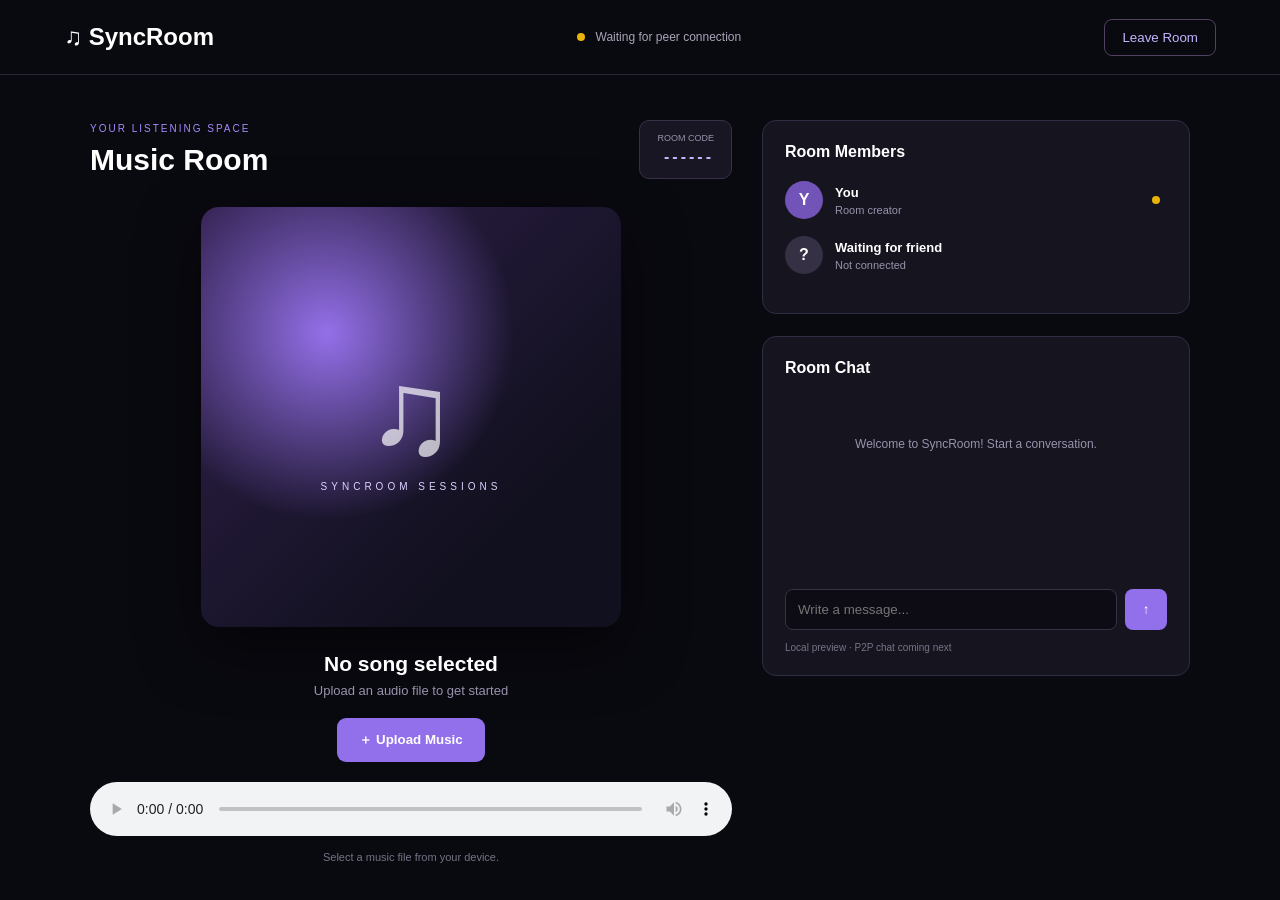
==== submissions/syncroom-team/room.html @ f51f2f65 "Add initial SyncRoom application" ====
<!DOCTYPE html>
<html lang="en">
<head>
    <meta charset="UTF-8">
    <meta name="viewport" content="width=device-width, initial-scale=1.0">
    <title>SyncRoom | Music Room</title>
    <link rel="stylesheet" href="css/room.css">
</head>
<body>

<header class="topbar">
    <a href="index.html" class="logo">♫ SyncRoom</a>
    <div class="connection">
        <span class="dot"></span>
        Waiting for peer connection
    </div>
    <button class="leave-btn" id="leaveRoom">Leave Room</button>
</header>

<main class="layout">

    <section class="player-section">

        <div class="room-heading">
            <div>
                <p class="eyebrow">YOUR LISTENING SPACE</p>
                <h1>Music Room</h1>
            </div>
            <div class="room-code">
                <small>ROOM CODE</small>
                <strong id="displayRoomCode">------</strong>
            </div>
        </div>

        <div class="album-art">
            <div class="album-symbol">♫</div>
            <div class="album-caption">SYNCROOM SESSIONS</div>
        </div>

        <div class="song-info">
            <h2 id="songTitle">No song selected</h2>
            <p id="songArtist">Upload an audio file to get started</p>
        </div>

        <input type="file" id="audioUpload" accept="audio/*" hidden>

        <button class="upload-btn" id="uploadButton">
            ＋ Upload Music
        </button>

        <audio id="audioPlayer" controls></audio>

        <div class="player-note">
            Select a music file from your device.
        </div>

    </section>

    <aside class="sidebar">

        <section class="panel">
            <h3>Room Members</h3>
            <div class="member">
                <div class="avatar">Y</div>
                <div>
                    <strong id="memberName">You</strong>
                    <small>Room creator</small>
                </div>
                <span class="online-dot"></span>
            </div>
            <div class="member">
                <div class="avatar friend-avatar">?</div>
                <div>
                    <strong>Waiting for friend</strong>
                    <small>Not connected</small>
                </div>
            </div>
        </section>

        <section class="panel chat-panel">
            <h3>Room Chat</h3>

            <div class="chat-messages" id="chatMessages">
                <p class="welcome-message">
                    Welcome to SyncRoom! Start a conversation.
                </p>
            </div>

            <form id="chatForm" class="chat-form">
                <input
                    type="text"
                    id="chatInput"
                    placeholder="Write a message..."
                    autocomplete="off"
                >
                <button type="submit">↑</button>
            </form>

            <small class="chat-note">
                Local preview · P2P chat coming next
            </small>
        </section>

    </aside>

</main>

<script src="js/room.js"></script>
</body>
</html>
---- submissions/syncroom-team/css/room.css ----
* {
    margin: 0;
    padding: 0;
    box-sizing: border-box;
}

body {
    background: #090910;
    color: white;
    font-family: 'DM Sans', Arial, sans-serif;
    min-height: 100vh;
}

.topbar {
    height: 75px;
    padding: 0 5%;
    border-bottom: 1px solid #292638;
    display: flex;
    align-items: center;
    justify-content: space-between;
}

.logo {
    color: white;
    text-decoration: none;
    font-size: 24px;
    font-weight: bold;
}

.connection {
    color: #aaa5b8;
    font-size: 12px;
}

.dot, .online-dot {
    display: inline-block;
    width: 8px;
    height: 8px;
    background: #eab308;
    border-radius: 50%;
    margin-right: 7px;
}

.leave-btn {
    padding: 10px 17px;
    border: 1px solid #51405f;
    background: transparent;
    color: #c4b5fd;
    border-radius: 8px;
    cursor: pointer;
}

.layout {
    max-width: 1150px;
    margin: 45px auto;
    padding: 0 25px;
    display: grid;
    grid-template-columns: 1.5fr 1fr;
    gap: 30px;
}

.room-heading {
    display: flex;
    justify-content: space-between;
    align-items: center;
    margin-bottom: 28px;
}

.eyebrow {
    color: #a78bfa;
    font-size: 10px;
    letter-spacing: 2px;
    margin-bottom: 9px;
}

h1 {
    font-size: 30px;
}

.room-code {
    text-align: right;
    background: #191624;
    border: 1px solid #383047;
    padding: 12px 17px;
    border-radius: 10px;
}

.room-code small {
    display: block;
    color: #9992ac;
    font-size: 9px;
    margin-bottom: 5px;
}

.room-code strong {
    color: #c4b5fd;
    letter-spacing: 3px;
}

.album-art {
    width: 100%;
    max-width: 420px;
    aspect-ratio: 1;
    margin: auto;
    border-radius: 18px;
    background:
        radial-gradient(circle at 30% 30%, #9470e9, transparent 45%),
        linear-gradient(135deg, #30204c, #11101e 75%);
    display: flex;
    flex-direction: column;
    align-items: center;
    justify-content: center;
    box-shadow: 0 20px 60px #0008;
}

.album-symbol {
    font-size: 120px;
    color: #ffffffb0;
}

.album-caption {
    font-size: 10px;
    letter-spacing: 4px;
    color: #ddd2ff;
}

.song-info {
    text-align: center;
    margin: 25px 0 15px;
}

.song-info h2 {
    font-size: 21px;
}

.song-info p {
    color: #9992ac;
    font-size: 13px;
    margin-top: 7px;
}

.upload-btn {
    display: block;
    margin: 20px auto;
    padding: 13px 22px;
    background: #9270ec;
    color: white;
    border: none;
    border-radius: 9px;
    cursor: pointer;
    font-weight: bold;
}

#audioPlayer {
    display: block;
    width: 100%;
    margin: 15px auto;
}

.player-note {
    text-align: center;
    color: #777386;
    font-size: 11px;
}

.sidebar {
    display: flex;
    flex-direction: column;
    gap: 22px;
}

.panel {
    background: #15141f;
    border: 1px solid #302c43;
    border-radius: 14px;
    padding: 22px;
}

.panel h3 {
    font-size: 16px;
    margin-bottom: 20px;
}

.member {
    display: flex;
    align-items: center;
    gap: 12px;
    margin: 17px 0;
}

.member strong, .member small {
    display: block;
}

.member strong {
    font-size: 13px;
}

.member small {
    color: #9992ac;
    font-size: 11px;
    margin-top: 4px;
}

.avatar {
    width: 38px;
    height: 38px;
    display: grid;
    place-items: center;
    border-radius: 50%;
    background: #7254b8;
    font-weight: bold;
}

.friend-avatar {
    background: #353044;
}

.member .online-dot {
    margin-left: auto;
    background: #eab308;
}

.chat-panel {
    min-height: 340px;
    display: flex;
    flex-direction: column;
}

.chat-messages {
    flex: 1;
    min-height: 180px;
    max-height: 280px;
    overflow-y: auto;
}

.welcome-message {
    color: #9992ac;
    font-size: 12px;
    text-align: center;
    margin-top: 40px;
}

.chat-message {
    background: #262136;
    border-radius: 9px;
    padding: 10px;
    margin-bottom: 10px;
    font-size: 13px;
    overflow-wrap: anywhere;
}

.chat-message strong {
    color: #c4b5fd;
    display: block;
    margin-bottom: 5px;
}

.chat-form {
    display: flex;
    gap: 8px;
}

.chat-form input {
    flex: 1;
    min-width: 0;
    padding: 12px;
    background: #0d0c15;
    color: white;
    border: 1px solid #363247;
    border-radius: 8px;
    outline: none;
}

.chat-form button {
    width: 42px;
    border: none;
    border-radius: 8px;
    background: #9270ec;
    color: white;
    cursor: pointer;
}

.chat-note {
    color: #777386;
    margin-top: 12px;
    font-size: 10px;
}

@media(max-width: 750px) {
    .layout {
        grid-template-columns: 1fr;
    }

    .topbar {
        padding: 0 15px;
    }

    .connection {
        font-size: 10px;
    }
}
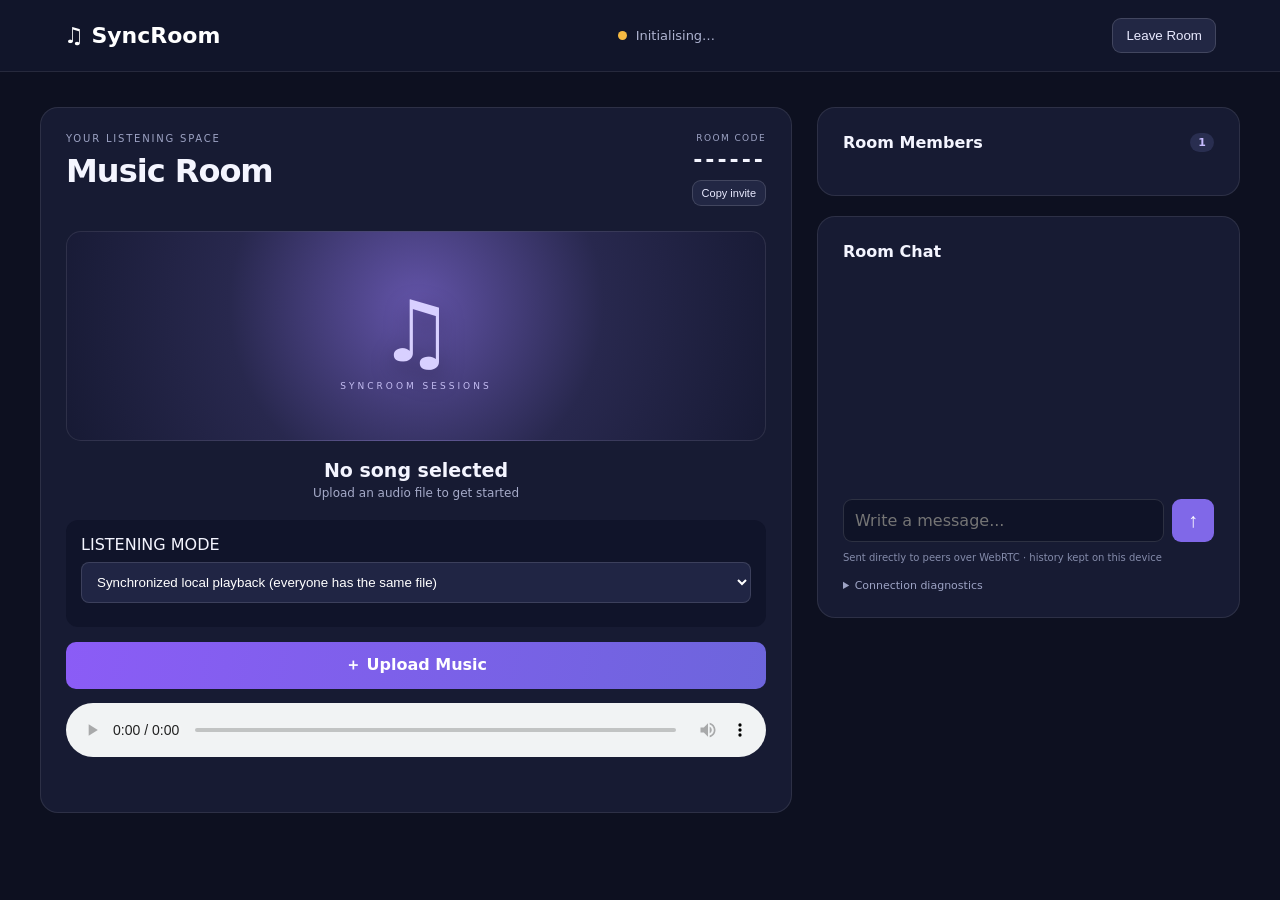
==== commit 82026a31: "Improve SyncRoom UI and implement P2P functionality" ====
--- a/submissions/syncroom-team/room.html
+++ b/submissions/syncroom-team/room.html
@@ -1,19 +1,18 @@
-
 <!DOCTYPE html>
 <html lang="en">
 <head>
     <meta charset="UTF-8">
     <meta name="viewport" content="width=device-width, initial-scale=1.0">
     <title>SyncRoom | Music Room</title>
-    <link rel="stylesheet" href="css/room.css">
+    <link rel="stylesheet" href="./css/room.css">
 </head>
 <body>
 
 <header class="topbar">
-    <a href="index.html" class="logo">♫ SyncRoom</a>
-    <div class="connection">
+    <a href="./index.html" class="logo">♫ SyncRoom</a>
+    <div class="connection" id="connectionStatus" aria-live="polite">
         <span class="dot"></span>
-        Waiting for peer connection
+        <span id="connectionText">Initialising…</span>
     </div>
     <button class="leave-btn" id="leaveRoom">Leave Room</button>
 </header>
@@ -26,10 +25,12 @@
             <div>
                 <p class="eyebrow">YOUR LISTENING SPACE</p>
                 <h1>Music Room</h1>
+                <p class="subtle" id="welcomeText"></p>
             </div>
             <div class="room-code">
                 <small>ROOM CODE</small>
                 <strong id="displayRoomCode">------</strong>
+                <button class="copy-btn" id="copyRoomCode" type="button">Copy invite</button>
             </div>
         </div>
 
@@ -43,69 +44,66 @@
             <p id="songArtist">Upload an audio file to get started</p>
         </div>
 
+        <div class="mode-picker">
+            <label for="playbackMode">LISTENING MODE</label>
+            <select id="playbackMode">
+                <option value="sync">Synchronized local playback (everyone has the same file)</option>
+                <option value="stream">Host streams audio live to everyone</option>
+            </select>
+            <p class="hint" id="playerNote"></p>
+        </div>
+
         <input type="file" id="audioUpload" accept="audio/*" hidden>
-
-        <button class="upload-btn" id="uploadButton">
-            ＋ Upload Music
-        </button>
+        <button class="upload-btn" id="uploadButton" type="button">＋ Upload Music</button>
 
         <audio id="audioPlayer" controls></audio>
 
-        <div class="player-note">
-            Select a music file from your device.
+        <div class="remote-audio-wrap" id="remoteAudioWrap" hidden>
+            <strong>Incoming audio from the host</strong>
+            <div id="remoteAudioList"></div>
         </div>
+
+        <button class="enable-btn" id="enableAudio" type="button" hidden>▶ Enable audio</button>
+        <p class="status-line" id="mediaStatus"></p>
 
     </section>
 
     <aside class="sidebar">
 
         <section class="panel">
-            <h3>Room Members</h3>
-            <div class="member">
-                <div class="avatar">Y</div>
-                <div>
-                    <strong id="memberName">You</strong>
-                    <small>Room creator</small>
-                </div>
-                <span class="online-dot"></span>
-            </div>
-            <div class="member">
-                <div class="avatar friend-avatar">?</div>
-                <div>
-                    <strong>Waiting for friend</strong>
-                    <small>Not connected</small>
-                </div>
-            </div>
+            <h3>Room Members <span class="count" id="memberCount">1</span></h3>
+            <div id="membersList"></div>
         </section>
 
         <section class="panel chat-panel">
             <h3>Room Chat</h3>
-
-            <div class="chat-messages" id="chatMessages">
-                <p class="welcome-message">
-                    Welcome to SyncRoom! Start a conversation.
-                </p>
-            </div>
-
+            <div class="chat-messages" id="chatMessages"></div>
             <form id="chatForm" class="chat-form">
-                <input
-                    type="text"
-                    id="chatInput"
-                    placeholder="Write a message..."
-                    autocomplete="off"
-                >
-                <button type="submit">↑</button>
+                <input type="text" id="chatInput" placeholder="Write a message..." autocomplete="off" maxlength="500" aria-label="Message">
+                <button type="submit" aria-label="Send">↑</button>
             </form>
-
-            <small class="chat-note">
-                Local preview · P2P chat coming next
-            </small>
+            <small class="chat-note">Sent directly to peers over WebRTC · history kept on this device</small>
+            <details class="diag">
+                <summary>Connection diagnostics</summary>
+                <ul id="diagLog"></ul>
+            </details>
         </section>
 
     </aside>
 
 </main>
 
-<script src="js/room.js"></script>
+<!-- Shown only when someone opens a shared room link without having chosen a name -->
+<div class="name-overlay" id="namePrompt" hidden>
+    <form class="name-card" id="nameForm">
+        <h2>Join this room</h2>
+        <p class="subtle">Pick a display name. It is just a label, not a verified identity.</p>
+        <input id="nameInput" maxlength="20" placeholder="Your name" autocomplete="nickname" required>
+        <button class="upload-btn" type="submit">Join</button>
+    </form>
+</div>
+
+<!-- type="module" is required because room.js uses `import` -->
+<script type="module" src="./js/room.js"></script>
 </body>
-</html>
+</html>
--- a/submissions/syncroom-team/css/room.css
+++ b/submissions/syncroom-team/css/room.css
@@ -1,303 +1,18 @@
-
-* {
-    margin: 0;
-    padding: 0;
-    box-sizing: border-box;
-}
-
-body {
-    background: #090910;
-    color: white;
-    font-family: 'DM Sans', Arial, sans-serif;
-    min-height: 100vh;
-}
-
-.topbar {
-    height: 75px;
-    padding: 0 5%;
-    border-bottom: 1px solid #292638;
-    display: flex;
-    align-items: center;
-    justify-content: space-between;
-}
-
-.logo {
-    color: white;
-    text-decoration: none;
-    font-size: 24px;
-    font-weight: bold;
-}
-
-.connection {
-    color: #aaa5b8;
-    font-size: 12px;
-}
-
-.dot, .online-dot {
-    display: inline-block;
-    width: 8px;
-    height: 8px;
-    background: #eab308;
-    border-radius: 50%;
-    margin-right: 7px;
-}
-
-.leave-btn {
-    padding: 10px 17px;
-    border: 1px solid #51405f;
-    background: transparent;
-    color: #c4b5fd;
-    border-radius: 8px;
-    cursor: pointer;
-}
-
-.layout {
-    max-width: 1150px;
-    margin: 45px auto;
-    padding: 0 25px;
-    display: grid;
-    grid-template-columns: 1.5fr 1fr;
-    gap: 30px;
-}
-
-.room-heading {
-    display: flex;
-    justify-content: space-between;
-    align-items: center;
-    margin-bottom: 28px;
-}
-
-.eyebrow {
-    color: #a78bfa;
-    font-size: 10px;
-    letter-spacing: 2px;
-    margin-bottom: 9px;
-}
-
-h1 {
-    font-size: 30px;
-}
-
-.room-code {
-    text-align: right;
-    background: #191624;
-    border: 1px solid #383047;
-    padding: 12px 17px;
-    border-radius: 10px;
-}
-
-.room-code small {
-    display: block;
-    color: #9992ac;
-    font-size: 9px;
-    margin-bottom: 5px;
-}
-
-.room-code strong {
-    color: #c4b5fd;
-    letter-spacing: 3px;
-}
-
-.album-art {
-    width: 100%;
-    max-width: 420px;
-    aspect-ratio: 1;
-    margin: auto;
-    border-radius: 18px;
-    background:
-        radial-gradient(circle at 30% 30%, #9470e9, transparent 45%),
-        linear-gradient(135deg, #30204c, #11101e 75%);
-    display: flex;
-    flex-direction: column;
-    align-items: center;
-    justify-content: center;
-    box-shadow: 0 20px 60px #0008;
-}
-
-.album-symbol {
-    font-size: 120px;
-    color: #ffffffb0;
-}
-
-.album-caption {
-    font-size: 10px;
-    letter-spacing: 4px;
-    color: #ddd2ff;
-}
-
-.song-info {
-    text-align: center;
-    margin: 25px 0 15px;
-}
-
-.song-info h2 {
-    font-size: 21px;
-}
-
-.song-info p {
-    color: #9992ac;
-    font-size: 13px;
-    margin-top: 7px;
-}
-
-.upload-btn {
-    display: block;
-    margin: 20px auto;
-    padding: 13px 22px;
-    background: #9270ec;
-    color: white;
-    border: none;
-    border-radius: 9px;
-    cursor: pointer;
-    font-weight: bold;
-}
-
-#audioPlayer {
-    display: block;
-    width: 100%;
-    margin: 15px auto;
-}
-
-.player-note {
-    text-align: center;
-    color: #777386;
-    font-size: 11px;
-}
-
-.sidebar {
-    display: flex;
-    flex-direction: column;
-    gap: 22px;
-}
-
-.panel {
-    background: #15141f;
-    border: 1px solid #302c43;
-    border-radius: 14px;
-    padding: 22px;
-}
-
-.panel h3 {
-    font-size: 16px;
-    margin-bottom: 20px;
-}
-
-.member {
-    display: flex;
-    align-items: center;
-    gap: 12px;
-    margin: 17px 0;
-}
-
-.member strong, .member small {
-    display: block;
-}
-
-.member strong {
-    font-size: 13px;
-}
-
-.member small {
-    color: #9992ac;
-    font-size: 11px;
-    margin-top: 4px;
-}
-
-.avatar {
-    width: 38px;
-    height: 38px;
-    display: grid;
-    place-items: center;
-    border-radius: 50%;
-    background: #7254b8;
-    font-weight: bold;
-}
-
-.friend-avatar {
-    background: #353044;
-}
-
-.member .online-dot {
-    margin-left: auto;
-    background: #eab308;
-}
-
-.chat-panel {
-    min-height: 340px;
-    display: flex;
-    flex-direction: column;
-}
-
-.chat-messages {
-    flex: 1;
-    min-height: 180px;
-    max-height: 280px;
-    overflow-y: auto;
-}
-
-.welcome-message {
-    color: #9992ac;
-    font-size: 12px;
-    text-align: center;
-    margin-top: 40px;
-}
-
-.chat-message {
-    background: #262136;
-    border-radius: 9px;
-    padding: 10px;
-    margin-bottom: 10px;
-    font-size: 13px;
-    overflow-wrap: anywhere;
-}
-
-.chat-message strong {
-    color: #c4b5fd;
-    display: block;
-    margin-bottom: 5px;
-}
-
-.chat-form {
-    display: flex;
-    gap: 8px;
-}
-
-.chat-form input {
-    flex: 1;
-    min-width: 0;
-    padding: 12px;
-    background: #0d0c15;
-    color: white;
-    border: 1px solid #363247;
-    border-radius: 8px;
-    outline: none;
-}
-
-.chat-form button {
-    width: 42px;
-    border: none;
-    border-radius: 8px;
-    background: #9270ec;
-    color: white;
-    cursor: pointer;
-}
-
-.chat-note {
-    color: #777386;
-    margin-top: 12px;
-    font-size: 10px;
-}
-
-@media(max-width: 750px) {
-    .layout {
-        grid-template-columns: 1fr;
-    }
-
-    .topbar {
-        padding: 0 15px;
-    }
-
-    .connection {
-        font-size: 10px;
-    }
-}
+*{box-sizing:border-box}body{margin:0;background:#0d1020;color:#f4f5ff;font-family:Inter,system-ui,-apple-system,BlinkMacSystemFont,"Segoe UI",sans-serif}.topbar{min-height:72px;padding:12px clamp(16px,5vw,65px);display:flex;align-items:center;justify-content:space-between;gap:16px;background:#11152a;border-bottom:1px solid #ffffff16}.logo{font-size:22px;font-weight:800;text-decoration:none;color:#fff}.connection{display:flex;align-items:center;gap:9px;color:#aeb3d0;font-size:13px}.dot{background:#f5b942}.connection.connected .dot{background:#42d6a4}.leave-btn,.copy-btn{border:1px solid #ffffff25;background:#222744;color:#e9eaff;padding:9px 13px;border-radius:9px;cursor:pointer}.layout{width:min(1200px,94%);margin:35px auto;display:grid;grid-template-columns:minmax(0,1.6fr) minmax(280px,.9fr);gap:25px}.player-section,.panel{background:#171b33;border:1px solid #ffffff18;border-radius:18px;padding:25px}.room-heading{display:flex;align-items:flex-start;justify-content:space-between;gap:15px}.eyebrow{font-size:10px;letter-spacing:1.8px;color:#9da3c4;margin:0 0 8px}.room-heading h1{font-size:32px;margin:0;letter-spacing:-1px}.subtle,.hint{color:#9da3c4;font-size:12px;line-height:1.5}.room-code{text-align:right}.room-code small{display:block;color:#9da3c4;font-size:9px;letter-spacing:1.4px}.room-code strong{display:block;font-size:22px;letter-spacing:3px;margin:4px 0 8px}.copy-btn{font-size:11px;padding:6px 9px}.album-art{height:210px;margin:25px 0 18px;border-radius:15px;display:grid;place-content:center;text-align:center;background:radial-gradient(circle at 50% 35%,#6354a9,#28284e 50%,#171a34);border:1px solid #ffffff18}.album-symbol{font-size:85px;color:#d8d0ff;text-shadow:0 8px 25px #0006}.album-caption{font-size:9px;letter-spacing:3px;color:#c4bdf2}.song-info{text-align:center;margin-bottom:20px}.song-info h2{font-size:19px;margin:0 0 5px;overflow-wrap:anywhere}.song-info p{margin:0;color:#a5aac8;font-size:12px}.mode-picker{background:#10142a;padding:15px;border-radius:12px;margin:15px 0}.mode-picker select{display:block;width:100%;background:#202544;color:#fff;border:1px solid #ffffff20;padding:11px;border-radius:8px;margin-top:8px}.mode-picker .hint{margin-bottom:0}.upload-btn{margin:0 0 14px}audio{width:100%;accent-color:#9b82ff}.player-note{color:#aab0ce;font-size:12px;margin-top:12px}.remote-audio-wrap{margin-top:18px;padding:14px;background:#10142a;border-radius:12px}.remote-audio{display:block;margin:10px 0}.sidebar{display:flex;flex-direction:column;gap:20px}.panel h3{font-size:16px;margin:0 0 18px;display:flex;justify-content:space-between}.count{background:#292e50;color:#c7bcff;padding:3px 8px;border-radius:20px;font-size:11px}.member{display:flex;align-items:center;gap:12px;padding:10px 0;border-bottom:1px solid #ffffff10}.member:last-child{border-bottom:0}.avatar{width:37px;height:37px;border-radius:50%;display:grid;place-items:center;background:#6c5acb;font-weight:800}.friend-avatar{background:#287c78}.member strong,.member small{display:block}.member strong{font-size:13px}.member small{font-size:10px;color:#969dbd;margin-top:3px}.online-dot{width:8px;height:8px;border-radius:50%;background:#42d6a4;margin-left:auto}.chat-panel{min-height:330px;display:flex;flex-direction:column}.chat-messages{height:220px;overflow:auto;display:flex;flex-direction:column;gap:10px;padding:5px 0 12px}.welcome-message{color:#9da3c4;font-size:12px;text-align:center;margin:auto}.chat-message{max-width:90%;background:#242a49;border-radius:12px;padding:9px 12px;align-self:flex-start}.chat-message.own{align-self:flex-end;background:#51458e}.chat-message strong{font-size:10px;color:#d1c8ff}.chat-message p{font-size:13px;margin:4px 0 0;overflow-wrap:anywhere}.chat-form{display:flex;gap:8px;margin-top:auto}.chat-form input{min-width:0;flex:1;background:#0f1327;border:1px solid #ffffff20;border-radius:9px;padding:11px;color:white;font:inherit}.chat-form button{width:42px;border:0;border-radius:9px;background:#8068e8;color:white;font-size:20px;cursor:pointer}.chat-note{font-size:10px;color:#858cab;margin-top:10px}.hint{margin-top:9px} [hidden]{display:none!important}@media(max-width:800px){.layout{grid-template-columns:1fr;margin:20px auto}.topbar{flex-wrap:wrap}.connection{order:3;width:100%}.player-section,.panel{padding:19px}}@media(max-width:480px){.room-heading{flex-direction:column}.room-code{text-align:left}.room-heading h1{font-size:27px}.album-art{height:170px}}
+/* ---- Added for P2P status, diagnostics, name prompt, audio controls ---- */
+.connection.error .dot{background:#f87171}
+.connection .dot{width:9px;height:9px;border-radius:50%;display:inline-block}
+.status-line{color:#aab0ce;font-size:12px;margin:10px 0 0;min-height:16px;overflow-wrap:anywhere}
+.status-line.warn{color:#fbbf24}
+.enable-btn{width:100%;margin:12px 0 0;padding:11px;border:1px solid #ffffff25;border-radius:10px;background:#2a3058;color:#fff;font:inherit;font-weight:700;cursor:pointer}
+.enable-btn:hover{filter:brightness(1.15)}
+.upload-btn:disabled{opacity:.45;cursor:not-allowed;filter:none}
+.upload-btn{width:100%;border:0;border-radius:10px;padding:13px 18px;font:inherit;font-weight:700;cursor:pointer;background:linear-gradient(100deg,#8b5cf6,#6d65dc);color:#fff}
+.diag{margin-top:16px;font-size:11px;color:#9da3c4}
+.diag summary{cursor:pointer}
+.diag ul{list-style:none;margin:8px 0 0;padding:0;max-height:140px;overflow:auto;font-family:ui-monospace,Menlo,Consolas,monospace;font-size:10.5px;line-height:1.5}
+.name-overlay{position:fixed;inset:0;background:#0d1020ee;display:grid;place-items:center;z-index:50;padding:20px}
+.name-card{background:#171b33;border:1px solid #ffffff1c;border-radius:18px;padding:26px;width:min(100%,380px)}
+.name-card h2{margin:0 0 6px}
+.name-card input{width:100%;margin:14px 0;background:#0e1225;border:1px solid #ffffff25;border-radius:10px;padding:12px;color:#fff;font:inherit}
+.member-empty{color:#8b91b3;font-size:12px;padding:10px 0}
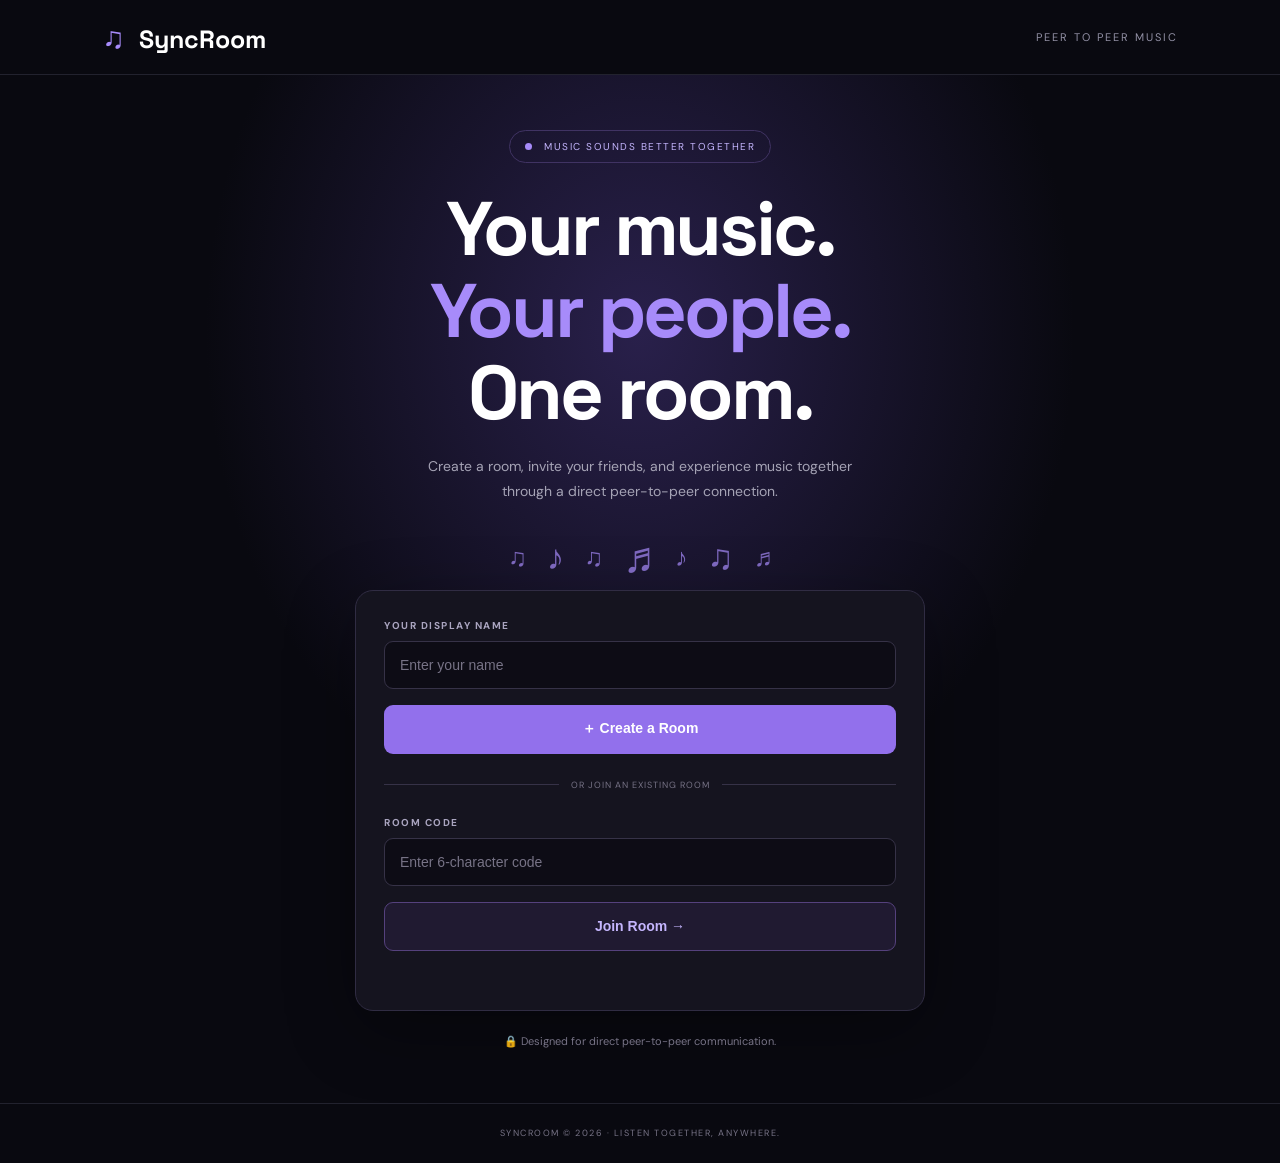
==== commit 322e744d: "Fix SyncRoom P2P room functionality and UI" ====
--- a/submissions/syncroom-team/room.html
+++ b/submissions/syncroom-team/room.html
@@ -105,5 +105,18 @@
 
 <!-- type="module" is required because room.js uses `import` -->
 <script type="module" src="./js/room.js"></script>
+<script>
+// Watchdog: if room.js never ran (old cached file, 404, or script error) say so on the page.
+setTimeout(function () {
+  if (window.__syncroomBuild) return;
+  var t = document.getElementById("connectionText");
+  t.textContent = "room.js did not start. Hard-refresh (Ctrl+Shift+R) and check js/room.js is the new file.";
+  document.getElementById("connectionStatus").classList.add("error");
+}, 4000);
+window.addEventListener("error", function (e) {
+  var t = document.getElementById("connectionText");
+  if (t && !window.__syncroomBuild) t.textContent = "Script error: " + e.message;
+});
+</script>
 </body>
 </html>
